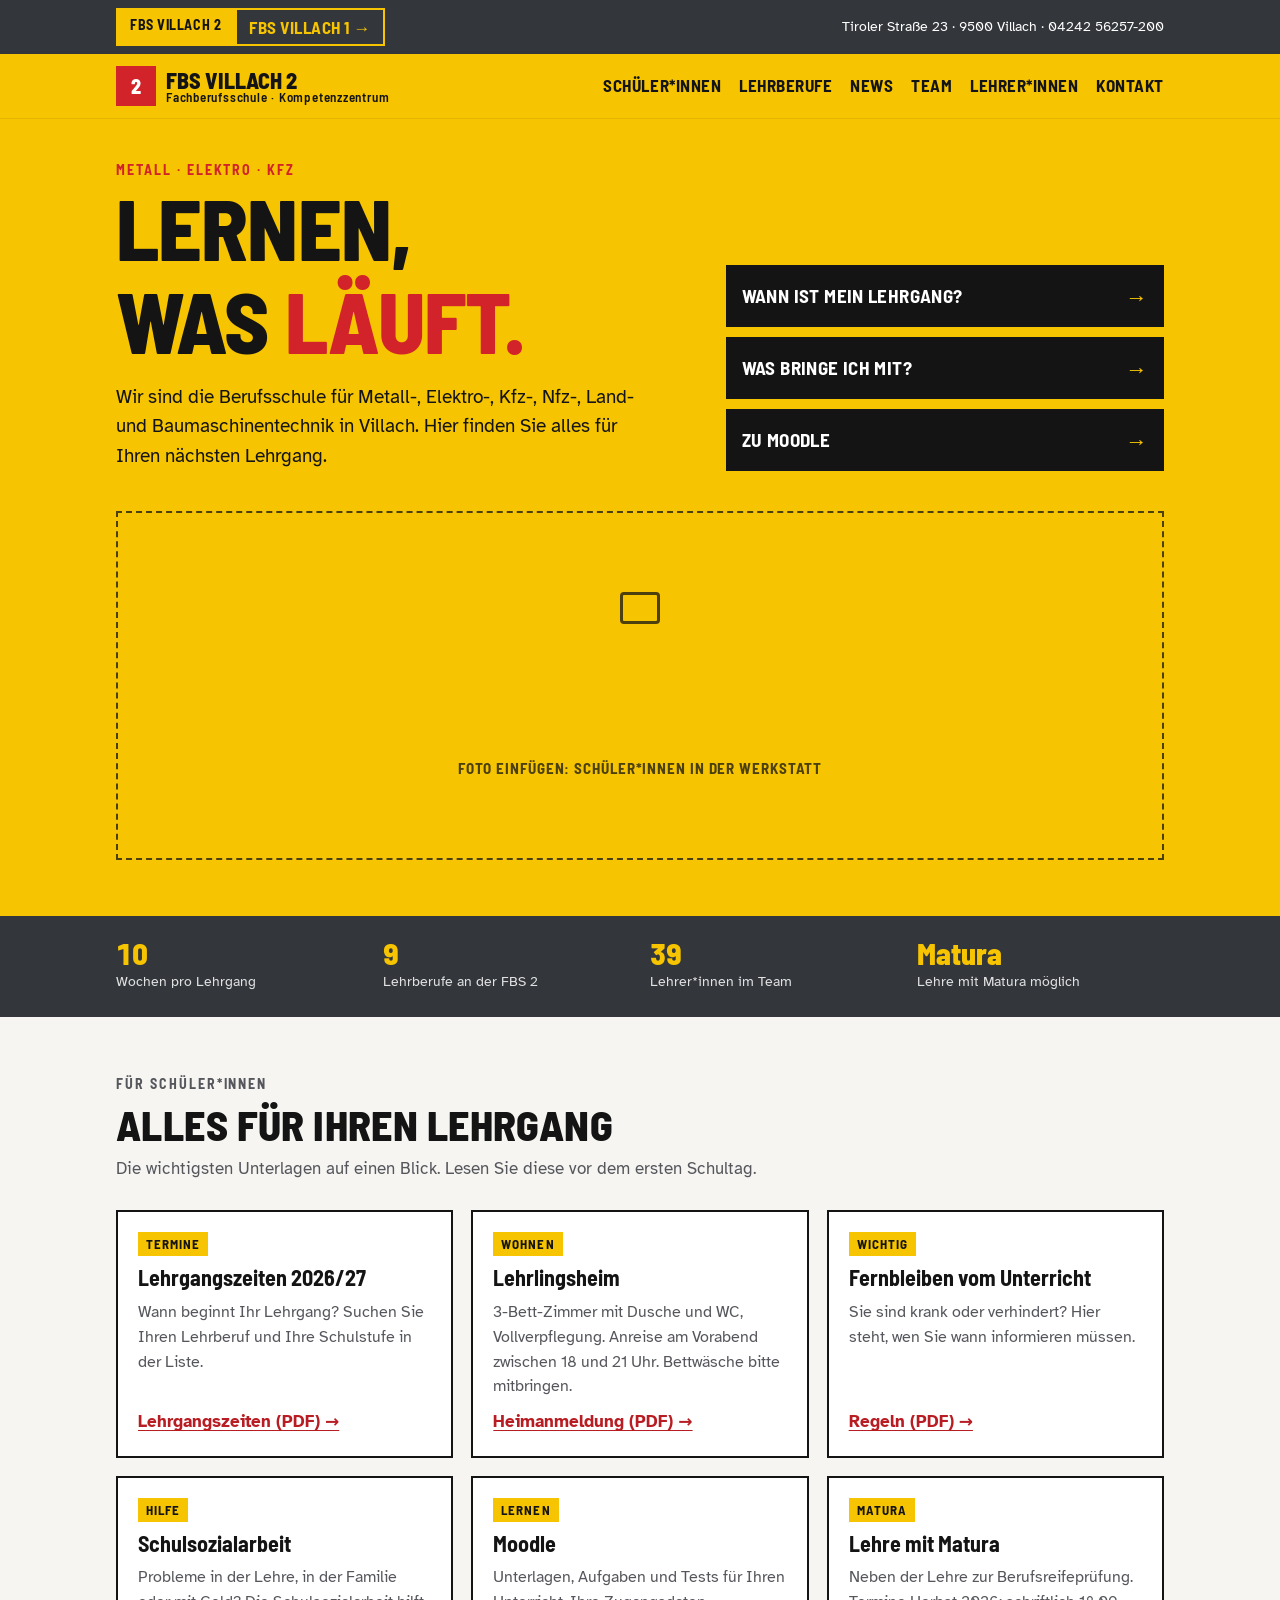
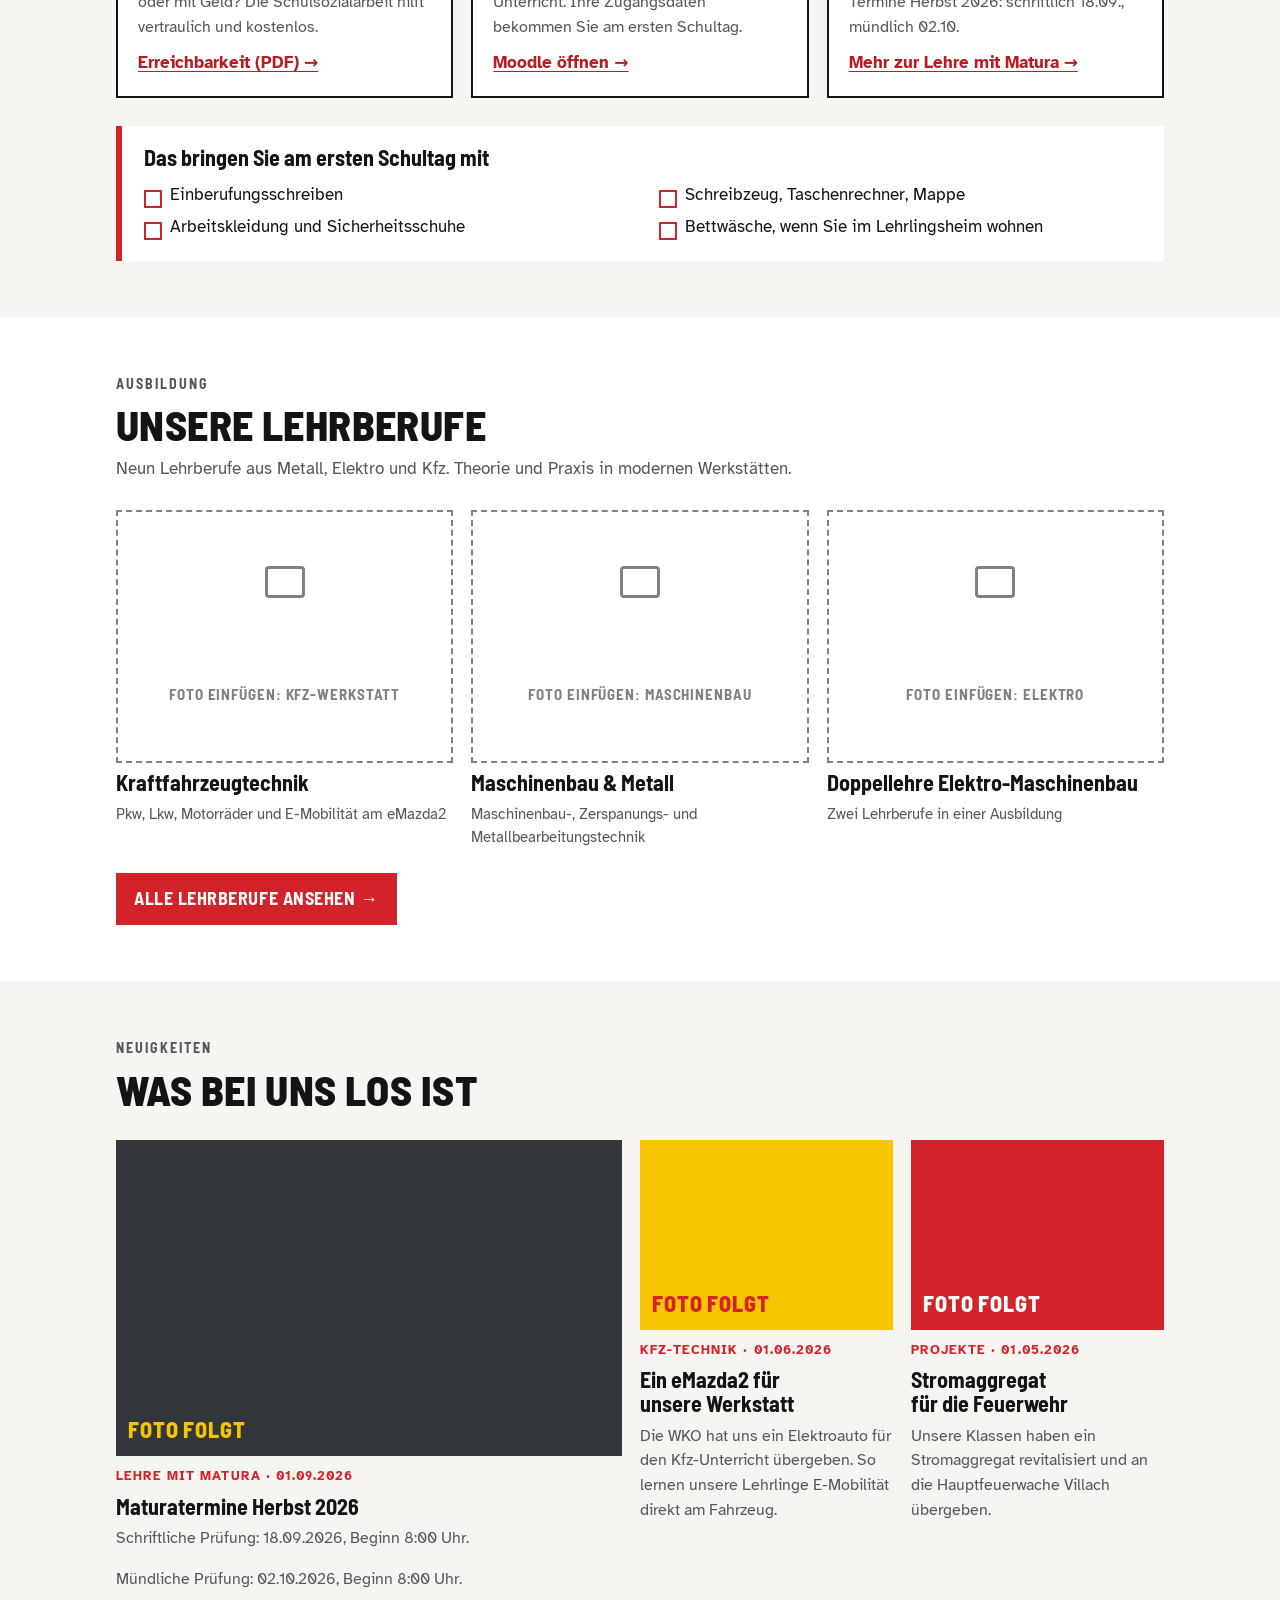
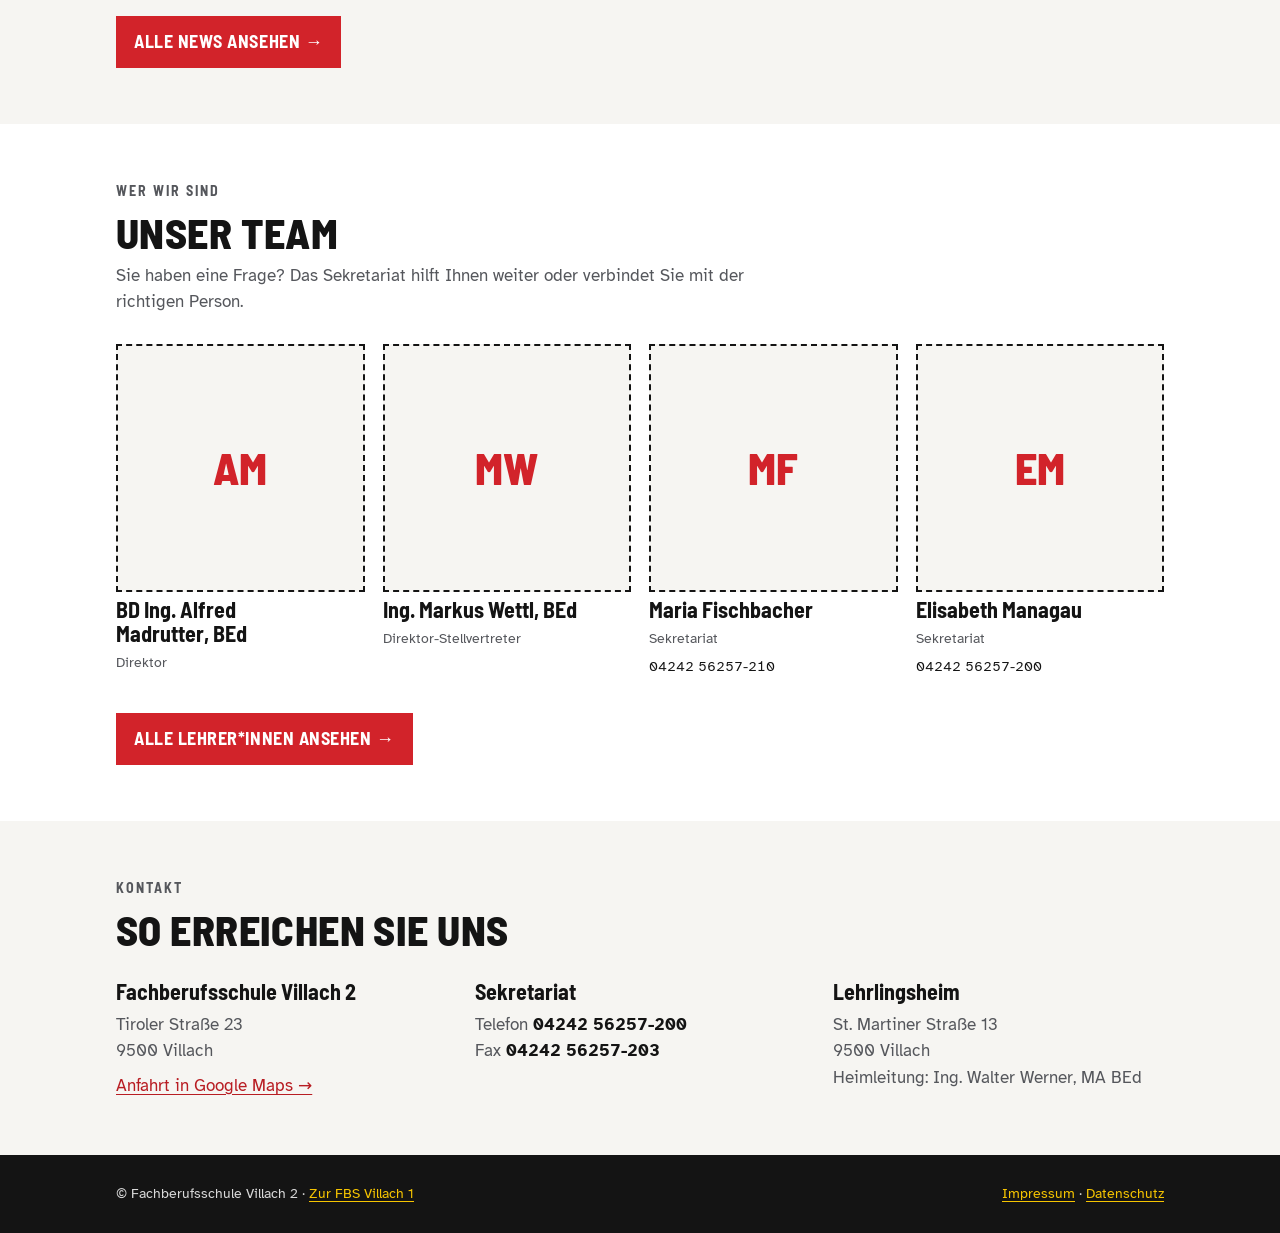
==== index.html @ dbd0eb7f "Neue Website der FBS Villach 2 Startseite, Lehrberufe, Lehrer*innen, News, Impressum und Datenschutz" ====
<!doctype html>
<html lang="de">
<head>
<meta charset="utf-8">
<meta name="viewport" content="width=device-width, initial-scale=1">
<title>Fachberufsschule Villach 2</title>
<meta name="description" content="Fachberufsschule Villach 2: Lehrgangszeiten, Lehrberufe, News und Team.">
<link rel="stylesheet" href="assets/style.css">
<link rel="icon" href="assets/favicon.svg" type="image/svg+xml">
</head>
<body>
<div class="topbar"><div class="wrap">
  <nav class="switch" aria-label="Schule wählen"><span aria-current="page">FBS Villach 2</span><a href="https://www.bs-villach.at/">FBS Villach 1 →</a></nav>
  <span>Tiroler Straße 23 · 9500 Villach · 04242 56257-200</span>
</div></div>

<header>
  <div class="wrap">
    <a class="logo" href="index.html">
      <span class="logo-mark">2</span>
      <span class="logo-text">FBS Villach 2<small>Fachberufsschule · Kompetenzzentrum</small></span>
    </a>
    <nav aria-label="Hauptmenü">
      <ul>
        <li><a href="index.html#schueler">Schüler*innen</a></li>
        <li><a href="lehrberufe.html">Lehrberufe</a></li>
        <li><a href="news.html">News</a></li>
        <li><a href="index.html#team">Team</a></li>
        <li><a href="lehrerinnen.html">Lehrer*innen</a></li>
        <li><a href="index.html#kontakt">Kontakt</a></li>
      </ul>
    </nav>
  </div>
</header>

<main>
<section class="hero" id="start">
  <div class="wrap">
    <div>
      <p class="eyebrow">Metall · Elektro · Kfz</p>
      <h1>Lernen, was <span>läuft.</span></h1>
      <p class="hero-lead">Wir sind die Berufsschule für Metall-, Elektro-, Kfz-, Nfz-, Land- und Baumaschinentechnik in Villach. Hier finden Sie alles für Ihren nächsten Lehrgang.</p>
    </div>
    <div class="quick" aria-label="Schnellzugriff">
      <a href="https://www.bs-villach.at/images/stories/fbs2/lehrgangslaufzeiten/lehrgangslaufzeiten.pdf">Wann ist mein Lehrgang? <span class="arr">→</span></a>
      <a href="#schueler">Was bringe ich mit? <span class="arr">→</span></a>
      <a href="https://www.moodle.bs-villach.at">Zu Moodle <span class="arr">→</span></a>
    </div>
    <div class="photo" data-bild="startseite" role="img" aria-label="Schüler*innen in der Werkstatt">Foto einfügen: Schüler*innen in der Werkstatt</div>
  </div>
</section>

<div class="facts">
  <div class="wrap">
    <div class="fact"><b>10</b><span>Wochen pro Lehrgang</span></div>
    <div class="fact"><b>9</b><span>Lehrberufe an der FBS 2</span></div>
    <div class="fact"><b>39</b><span>Lehrer*innen im Team</span></div>
    <div class="fact"><b>Matura</b><span>Lehre mit Matura möglich</span></div>
  </div>
</div>

<section class="band soft" id="schueler">
  <div class="wrap">
    <div class="sec-head">
      <p class="eyebrow">Für Schüler*innen</p>
      <h2>Alles für Ihren Lehrgang</h2>
      <p>Die wichtigsten Unterlagen auf einen Blick. Lesen Sie diese vor dem ersten Schultag.</p>
    </div>
    <div class="tiles">
      <article class="tile">
        <span class="tag">Termine</span>
        <h3>Lehrgangszeiten 2026/27</h3>
        <p>Wann beginnt Ihr Lehrgang? Suchen Sie Ihren Lehrberuf und Ihre Schulstufe in der Liste.</p>
        <a class="go" href="https://www.bs-villach.at/images/stories/fbs2/lehrgangslaufzeiten/lehrgangslaufzeiten.pdf">Lehrgangszeiten (PDF) →</a>
      </article>
      <article class="tile">
        <span class="tag">Wohnen</span>
        <h3>Lehrlingsheim</h3>
        <p>3-Bett-Zimmer mit Dusche und WC, Vollverpflegung. Anreise am Vorabend zwischen 18 und 21 Uhr. Bettwäsche bitte mitbringen.</p>
        <a class="go" href="https://www.bs-villach.at/images/stories/lehrlingsheim/Heimanmeldung_Platzreservierung%20_nderung_Juli_2026.pdf">Heimanmeldung (PDF) →</a>
      </article>
      <article class="tile">
        <span class="tag">Wichtig</span>
        <h3>Fernbleiben vom Unterricht</h3>
        <p>Sie sind krank oder verhindert? Hier steht, wen Sie wann informieren müssen.</p>
        <a class="go" href="https://www.bs-villach.at/images/Einberufungen/Fernbleiben_vom_Unterricht_ab_SJ_2021_22.pdf">Regeln (PDF) →</a>
      </article>
      <article class="tile">
        <span class="tag">Hilfe</span>
        <h3>Schulsozialarbeit</h3>
        <p>Probleme in der Lehre, in der Familie oder mit Geld? Die Schulsozialarbeit hilft vertraulich und kostenlos.</p>
        <a class="go" href="https://www.bs-villach.at/images/schulso/Erreichbarkeit_Schulsozialarbeit_26_27.pdf">Erreichbarkeit (PDF) →</a>
      </article>
      <article class="tile">
        <span class="tag">Lernen</span>
        <h3>Moodle</h3>
        <p>Unterlagen, Aufgaben und Tests für Ihren Unterricht. Ihre Zugangsdaten bekommen Sie am ersten Schultag.</p>
        <a class="go" href="https://www.moodle.bs-villach.at">Moodle öffnen →</a>
      </article>
      <article class="tile">
        <span class="tag">Matura</span>
        <h3>Lehre mit Matura</h3>
        <p>Neben der Lehre zur Berufsreifeprüfung. Termine Herbst 2026: schriftlich 18.09., mündlich 02.10.</p>
        <a class="go" href="https://www.bs-villach.at/lehre-mit-matura">Mehr zur Lehre mit Matura →</a>
      </article>
    </div>
    <div class="checklist">
      <h3>Das bringen Sie am ersten Schultag mit</h3>
      <ul>
        <li>Einberufungsschreiben</li>
        <li>Schreibzeug, Taschenrechner, Mappe</li>
        <li>Arbeitskleidung und Sicherheitsschuhe</li>
        <li>Bettwäsche, wenn Sie im Lehrlingsheim wohnen</li>
      </ul>
    </div>
  </div>
</section>

<section class="band" id="berufe">
  <div class="wrap">
    <div class="sec-head">
      <p class="eyebrow">Ausbildung</p>
      <h2>Unsere Lehrberufe</h2>
      <p>Neun Lehrberufe aus Metall, Elektro und Kfz. Theorie und Praxis in modernen Werkstätten.</p>
    </div>
    <div class="teasers">
      <a class="teaser" href="lehrberufe.html"><div class="photo" data-bild="teaser_kfz" role="img" aria-label="Kfz-Werkstatt">Foto einfügen: Kfz-Werkstatt</div><h3>Kraftfahrzeugtechnik</h3><p>Pkw, Lkw, Motorräder und E-Mobilität am eMazda2</p></a>
      <a class="teaser" href="lehrberufe.html"><div class="photo" data-bild="teaser_metall" role="img" aria-label="Maschinenbau">Foto einfügen: Maschinenbau</div><h3>Maschinenbau &amp; Metall</h3><p>Maschinenbau-, Zerspanungs- und Metallbearbeitungstechnik</p></a>
      <a class="teaser" href="lehrberufe.html"><div class="photo" data-bild="teaser_elektro" role="img" aria-label="Elektro">Foto einfügen: Elektro</div><h3>Doppellehre Elektro-Maschinenbau</h3><p>Zwei Lehrberufe in einer Ausbildung</p></a>
    </div>
    <a class="btn" href="lehrberufe.html">Alle Lehrberufe ansehen →</a>
  </div>
</section>

<section class="band soft" id="news">
  <div class="wrap">
    <div class="sec-head">
      <p class="eyebrow">Neuigkeiten</p>
      <h2>Was bei uns los ist</h2>
    </div>
    <div class="news" data-news="3"><p>News werden geladen …</p></div>
    <a class="btn" href="news.html" style="margin-top:24px">Alle News ansehen →</a>
  </div>
</section>

<section class="band" id="team">
  <div class="wrap">
    <div class="sec-head">
      <p class="eyebrow">Wer wir sind</p>
      <h2>Unser Team</h2>
      <p>Sie haben eine Frage? Das Sekretariat hilft Ihnen weiter oder verbindet Sie mit der richtigen Person.</p>
    </div>
    <div class="lead-team" data-leitung></div>
    <a class="btn" href="lehrerinnen.html">Alle Lehrer*innen ansehen →</a>
  </div>
</section>

<section class="band soft" id="kontakt">
  <div class="wrap">
    <div class="sec-head">
      <p class="eyebrow">Kontakt</p>
      <h2>So erreichen Sie uns</h2>
    </div>
    <div class="contact">
      <div><h3>Fachberufsschule Villach 2</h3><p>Tiroler Straße 23<br>9500 Villach</p><p style="margin-top:8px"><a href="https://maps.google.com/maps?q=Tiroler+Stra%C3%9Fe+23,+Villach">Anfahrt in Google Maps →</a></p></div>
      <div><h3>Sekretariat</h3><p>Telefon <span class="num">04242 56257-200</span><br>Fax <span class="num">04242 56257-203</span></p></div>
      <div><h3>Lehrlingsheim</h3><p>St. Martiner Straße 13<br>9500 Villach<br>Heimleitung: Ing. Walter Werner, MA BEd</p></div>
    </div>
  </div>
</section>
</main>

<footer>
  <div class="wrap">
    <span>© Fachberufsschule Villach 2 · <a href="https://www.bs-villach.at/">Zur FBS Villach 1</a></span>
    <span><a href="impressum.html">Impressum</a> · <a href="datenschutz.html">Datenschutz</a></span>
  </div>
</footer>
<script src="assets/site.js"></script>
</body>
</html>
---- assets/style.css ----
@font-face{font-family:"Atkinson Hyperlegible";font-weight:400;font-display:swap;src:url(fonts/atkinson-400.woff2) format("woff2")}
@font-face{font-family:"Atkinson Hyperlegible";font-weight:700;font-display:swap;src:url(fonts/atkinson-700.woff2) format("woff2")}
@font-face{font-family:"Barlow Semi Condensed";font-weight:600;font-display:swap;src:url(fonts/barlow-sc-600.woff2) format("woff2")}
@font-face{font-family:"Barlow Semi Condensed";font-weight:700;font-display:swap;src:url(fonts/barlow-sc-700.woff2) format("woff2")}
@font-face{font-family:"Barlow Semi Condensed";font-weight:800;font-display:swap;src:url(fonts/barlow-sc-800.woff2) format("woff2")}
html{-webkit-text-size-adjust:100%}
body{margin:0}
img{max-width:100%;display:block}
[hidden]{display:none!important}
/* Layout: Werkstatt-Raster. Volle Farbbänder, darin eine 1080px-Spalte; gelber Kopf, rote Akzente, dunkelgraue Infoleiste. */
:root{
  --bg:#ffffff; --fg:#141414; --muted:#55575c; --line:#e3e1dc;
  --yellow:#f6c400; --red:#d2232a; --grey:#33363b; --soft:#f6f5f2;
  --on-yellow:#141414; --on-grey:#ffffff; --link:#b81d23;
  --display:"Barlow Semi Condensed","Arial Narrow",Arial,sans-serif;
  --body:"Atkinson Hyperlegible",system-ui,-apple-system,"Segoe UI",sans-serif;
}
@media (prefers-color-scheme: dark){:root{
  --bg:#17181a; --fg:#f1f0ec; --muted:#b4b5b8; --line:#33353a;
  --yellow:#f6c400; --red:#ef4a4f; --grey:#26282c; --soft:#1f2124;
  --on-yellow:#141414; --on-grey:#ffffff; --link:#ff7a7e; color-scheme:dark}}

*{box-sizing:border-box}
body{background:var(--bg);color:var(--fg);font-family:var(--body);font-size:17px;line-height:1.55}
a{color:var(--link);text-underline-offset:3px}
a:focus-visible,button:focus-visible{outline:3px solid var(--red);outline-offset:2px}
h1,h2,h3{font-family:var(--display);line-height:1.08;text-wrap:balance;margin:0}
h2{font-size:clamp(30px,5vw,42px);font-weight:800;text-transform:uppercase;letter-spacing:.01em}
h3{font-size:22px;font-weight:700}
p{margin:0}
.wrap{max-width:1080px;margin:0 auto;padding-left:max(16px,env(safe-area-inset-left,0px));padding-right:max(16px,env(safe-area-inset-right,0px))}
.band{padding-block:56px}
.band.soft{background:var(--soft)}
.eyebrow{font-family:var(--display);font-weight:700;font-size:14px;letter-spacing:.14em;text-transform:uppercase;color:var(--red)}
.sec-head{display:flex;flex-direction:column;gap:8px;margin-bottom:28px;max-width:62ch}
.sec-head p{color:var(--muted)}

/* Schulwahl-Leiste */
.topbar{background:var(--grey);color:var(--on-grey);font-size:14px}
.topbar .wrap{padding-block:8px;display:flex;justify-content:space-between;align-items:center;gap:8px 16px;flex-wrap:wrap}
.switch{display:flex;gap:0;font-family:var(--display);font-weight:700;text-transform:uppercase;letter-spacing:.04em;font-size:14px}
.switch span,.switch a{padding:4px 12px;border:2px solid var(--yellow)}
.switch span{background:var(--yellow);color:#141414}
.switch a{color:var(--yellow);text-decoration:none}
.switch a:hover{background:var(--yellow);color:#141414}

/* Bild-Platzhalter */
.photo{border:2px dashed currentColor;display:grid;place-items:center;text-align:center;padding:16px;font-family:var(--display);font-weight:700;text-transform:uppercase;letter-spacing:.06em;font-size:15px;max-width:100%;opacity:.75}
.photo::before{content:"";display:block;width:34px;height:26px;margin:0 auto 8px;border:3px solid currentColor;border-radius:4px;box-shadow:inset 0 0 0 6px transparent}
.hero .photo{grid-column:1/-1;aspect-ratio:21/7;color:#141414}
.wide-photo{aspect-ratio:21/6;margin-bottom:28px;color:var(--muted)}

/* Kopf */
header{background:var(--yellow);color:var(--on-yellow);position:sticky;top:env(safe-area-inset-top,0px);z-index:10}
header .wrap{display:flex;align-items:center;justify-content:space-between;gap:16px;padding-block:12px;flex-wrap:wrap}
.logo{display:flex;align-items:center;gap:10px;text-decoration:none;color:inherit}
.logo-mark{width:40px;height:40px;background:var(--red);color:#fff;display:grid;place-items:center;font-family:var(--display);font-weight:800;font-size:20px}
.logo-text{font-family:var(--display);font-weight:800;font-size:22px;line-height:1;text-transform:uppercase}
.logo-text small{display:block;font-weight:600;font-size:13px;letter-spacing:.06em;text-transform:none}
nav ul{list-style:none;margin:0;padding:0;display:flex;flex-wrap:wrap;gap:4px 18px}
nav a{color:var(--on-yellow);text-decoration:none;font-family:var(--display);font-weight:700;font-size:17px;text-transform:uppercase;letter-spacing:.03em;padding:4px 0;border-bottom:3px solid transparent}
nav a:hover{border-bottom-color:var(--red)}

/* Hero */
.hero{background:var(--yellow);color:var(--on-yellow);border-top:1px solid rgba(0,0,0,.08)}
.hero .wrap{padding-block:40px 56px;display:grid;grid-template-columns:1.3fr 1fr;gap:40px;align-items:end}
.hero h1{font-size:clamp(44px,8vw,86px);font-weight:800;text-transform:uppercase;letter-spacing:-.01em}
.hero h1 span{color:var(--red)}
.hero-lead{font-size:19px;max-width:44ch;margin-top:16px}
.quick{display:grid;gap:10px}
.quick a{display:flex;justify-content:space-between;align-items:center;gap:12px;background:#141414;color:#fff;text-decoration:none;padding:14px 16px;font-family:var(--display);font-weight:700;font-size:19px;text-transform:uppercase;letter-spacing:.02em}
.quick a:hover{background:var(--red)}
.quick a .arr{color:var(--yellow);font-size:22px}
.quick a:hover .arr{color:#fff}

/* Infoleiste */
.facts{background:var(--grey);color:var(--on-grey)}
.facts .wrap{display:grid;grid-template-columns:repeat(4,1fr);gap:20px;padding-block:22px}
.fact b{display:block;font-family:var(--display);font-size:30px;font-weight:800;color:var(--yellow);font-variant-numeric:tabular-nums;line-height:1}
.fact span{font-size:14px;opacity:.85}

/* Schülerinfos */
.tiles{display:grid;grid-template-columns:repeat(3,1fr);gap:18px}
.tile{border:2px solid var(--fg);padding:20px;display:flex;flex-direction:column;gap:10px;min-width:0;background:var(--bg)}
.tile .tag{align-self:flex-start;background:var(--yellow);color:var(--on-yellow);font-family:var(--display);font-weight:700;font-size:13px;letter-spacing:.08em;text-transform:uppercase;padding:2px 8px}
.tile p{color:var(--muted);font-size:16px}
.tile a.go{margin-top:auto;font-weight:700}
.checklist{margin-top:28px;background:var(--bg);border-left:6px solid var(--red);padding:20px 22px;display:grid;grid-template-columns:1fr 1fr;gap:6px 32px}
.checklist h3{grid-column:1/-1;margin-bottom:6px}
.checklist li{list-style:none;padding-left:26px;position:relative}
.checklist li::before{content:"";position:absolute;left:0;top:.45em;width:14px;height:14px;border:2px solid var(--red)}
.checklist ul{margin:0;padding:0;display:contents}

/* Lehrberufe */
.jobs{display:grid;grid-template-columns:repeat(3,1fr);gap:0;border-top:2px solid var(--fg)}
.job{padding:18px 18px 18px 0;border-bottom:1px solid var(--line);display:flex;gap:14px;min-width:0}
.job .no{font-family:var(--display);font-weight:800;color:var(--red);font-size:15px;padding-top:4px;min-width:28px}
.job p{color:var(--muted);font-size:15px;margin-top:4px}
.extra{margin-top:24px;display:flex;flex-wrap:wrap;gap:10px}
.chip{border:2px solid var(--red);color:var(--fg);padding:6px 12px;font-family:var(--display);font-weight:700;text-transform:uppercase;font-size:15px;letter-spacing:.03em}

/* News */
.news{display:grid;grid-template-columns:2fr 1fr 1fr;gap:18px}
.post{display:flex;flex-direction:column;gap:10px;min-width:0}
.post .img{aspect-ratio:4/3;max-width:100%;background:var(--grey);position:relative;overflow:hidden}
.post .img::after{content:attr(data-label);position:absolute;left:12px;bottom:10px;color:var(--yellow);font-family:var(--display);font-weight:800;font-size:22px;text-transform:uppercase;letter-spacing:.04em}
.post .img.y{background:var(--yellow)}
.post .img.y::after{color:var(--red)}
.post .img.r{background:var(--red)}
.post .img.r::after{color:#fff}
.post.big .img{aspect-ratio:16/10}
.meta{font-size:13px;letter-spacing:.08em;text-transform:uppercase;color:var(--red);font-weight:700}
.post p{color:var(--muted);font-size:16px}
.dates{display:grid;grid-template-columns:auto 1fr;gap:4px 16px;margin-top:4px;font-variant-numeric:tabular-nums}
.dates dt{font-weight:700}
.dates dd{margin:0}

/* Team */
.lead-team{display:grid;grid-template-columns:repeat(4,1fr);gap:18px;margin-bottom:36px}
.person{display:flex;flex-direction:column;gap:6px;min-width:0}
.avatar{aspect-ratio:1;max-width:100%;background:var(--soft);border:2px dashed var(--fg);display:grid;place-items:center;font-family:var(--display);font-weight:800;font-size:44px;color:var(--red)}
.person .role{font-size:14px;color:var(--muted)}
.person .tel{font-size:14px;font-variant-numeric:tabular-nums}
.staff-head{display:flex;align-items:baseline;justify-content:space-between;gap:12px;flex-wrap:wrap;margin-bottom:12px}
.staff{columns:4 200px;column-gap:24px;margin:0;padding:0;list-style:none;font-size:16px}
.staff li{break-inside:avoid;padding:6px 0;border-bottom:1px solid var(--line)}

/* Kontakt */
.contact{display:grid;grid-template-columns:1fr 1fr 1fr;gap:28px}
.contact h3{margin-bottom:8px}
.contact p{color:var(--muted)}
.contact .num{color:var(--fg);font-weight:700;font-variant-numeric:tabular-nums}

footer{background:#141414;color:#d9d9d9;font-size:14px}
footer .wrap{padding-block:28px;display:flex;justify-content:space-between;gap:16px;flex-wrap:wrap}
footer a{color:var(--yellow)}

@media (max-width:860px){
  .hero .wrap{grid-template-columns:1fr}
  .facts .wrap{grid-template-columns:repeat(2,1fr)}
  .tiles,.jobs,.contact{grid-template-columns:1fr 1fr}
  .news{grid-template-columns:1fr 1fr}
  .post.big{grid-column:1/-1}
  .lead-team{grid-template-columns:1fr 1fr}
  .checklist{grid-template-columns:1fr}
}
@media (max-width:560px){
  .tiles,.jobs,.contact,.news{grid-template-columns:1fr}
  nav ul{gap:2px 14px}
  nav a{font-size:15px}
  .band{padding-block:40px}
}
/* Teaser, Buttons, Unterseiten */
.teasers{display:grid;grid-template-columns:repeat(3,1fr);gap:18px;margin-bottom:24px}
.teaser{display:flex;flex-direction:column;gap:8px;color:var(--fg);text-decoration:none;min-width:0}
.teaser .photo{aspect-ratio:4/3;color:var(--muted)}
.teaser:hover h3{color:var(--red)}
.teaser p{color:var(--muted);font-size:15px}
.btn{display:inline-block;background:var(--red);color:#fff;text-decoration:none;font-family:var(--display);font-weight:700;font-size:18px;text-transform:uppercase;letter-spacing:.03em;padding:12px 18px}
.btn:hover{background:#141414}
.back{display:inline-block;margin-bottom:20px;font-weight:700}
.search{display:flex;flex-direction:column;gap:6px;max-width:360px;margin-bottom:24px;font-weight:700}
.search input{font:inherit;font-weight:400;padding:10px 12px;border:2px solid var(--fg);background:var(--bg);color:var(--fg)}
.cards{display:grid;grid-template-columns:repeat(auto-fill,minmax(240px,1fr));gap:14px}
.card{display:flex;gap:14px;align-items:center;border:2px solid var(--fg);border-top:6px solid var(--yellow);padding:14px;background:var(--bg);min-width:0}
.card h3{font-size:19px}
.card .subj{color:var(--muted);font-size:14px}
.avatar.sm{width:64px;flex:none;font-size:22px}
.empty{color:var(--muted);margin-top:12px}
@media (max-width:860px){.teasers{grid-template-columns:1fr 1fr}}
@media (max-width:560px){.teasers{grid-template-columns:1fr}}
@media (prefers-reduced-motion:no-preference){html{scroll-behavior:smooth}}

/* Echte Bilder statt Platzhalter */
.photo.has-img,.post .img.has-img,.avatar.has-img{border:0;padding:0;opacity:1;background:none}
.photo.has-img::before,.post .img.has-img::after{content:none}
.photo img,.post .img img,.avatar img{width:100%;height:100%;object-fit:cover}
.avatar{overflow:hidden}
.post .body p+p{margin-top:8px}
.news-all{display:grid;gap:40px}
.news-all .post{display:grid;grid-template-columns:minmax(0,1fr) minmax(0,1.4fr);gap:24px;align-items:start}
.news-all .post .img{aspect-ratio:4/3}
@media (max-width:700px){.news-all .post{grid-template-columns:1fr}}
.legal{max-width:70ch;display:grid;gap:14px}
.legal h2{margin-bottom:8px}
.legal h3{margin-top:14px}
.todo{background:var(--yellow);color:#141414;padding:0 4px}
nav a[aria-current="page"]{border-bottom-color:var(--red)}
.post .body{display:flex;flex-direction:column;gap:8px;min-width:0}
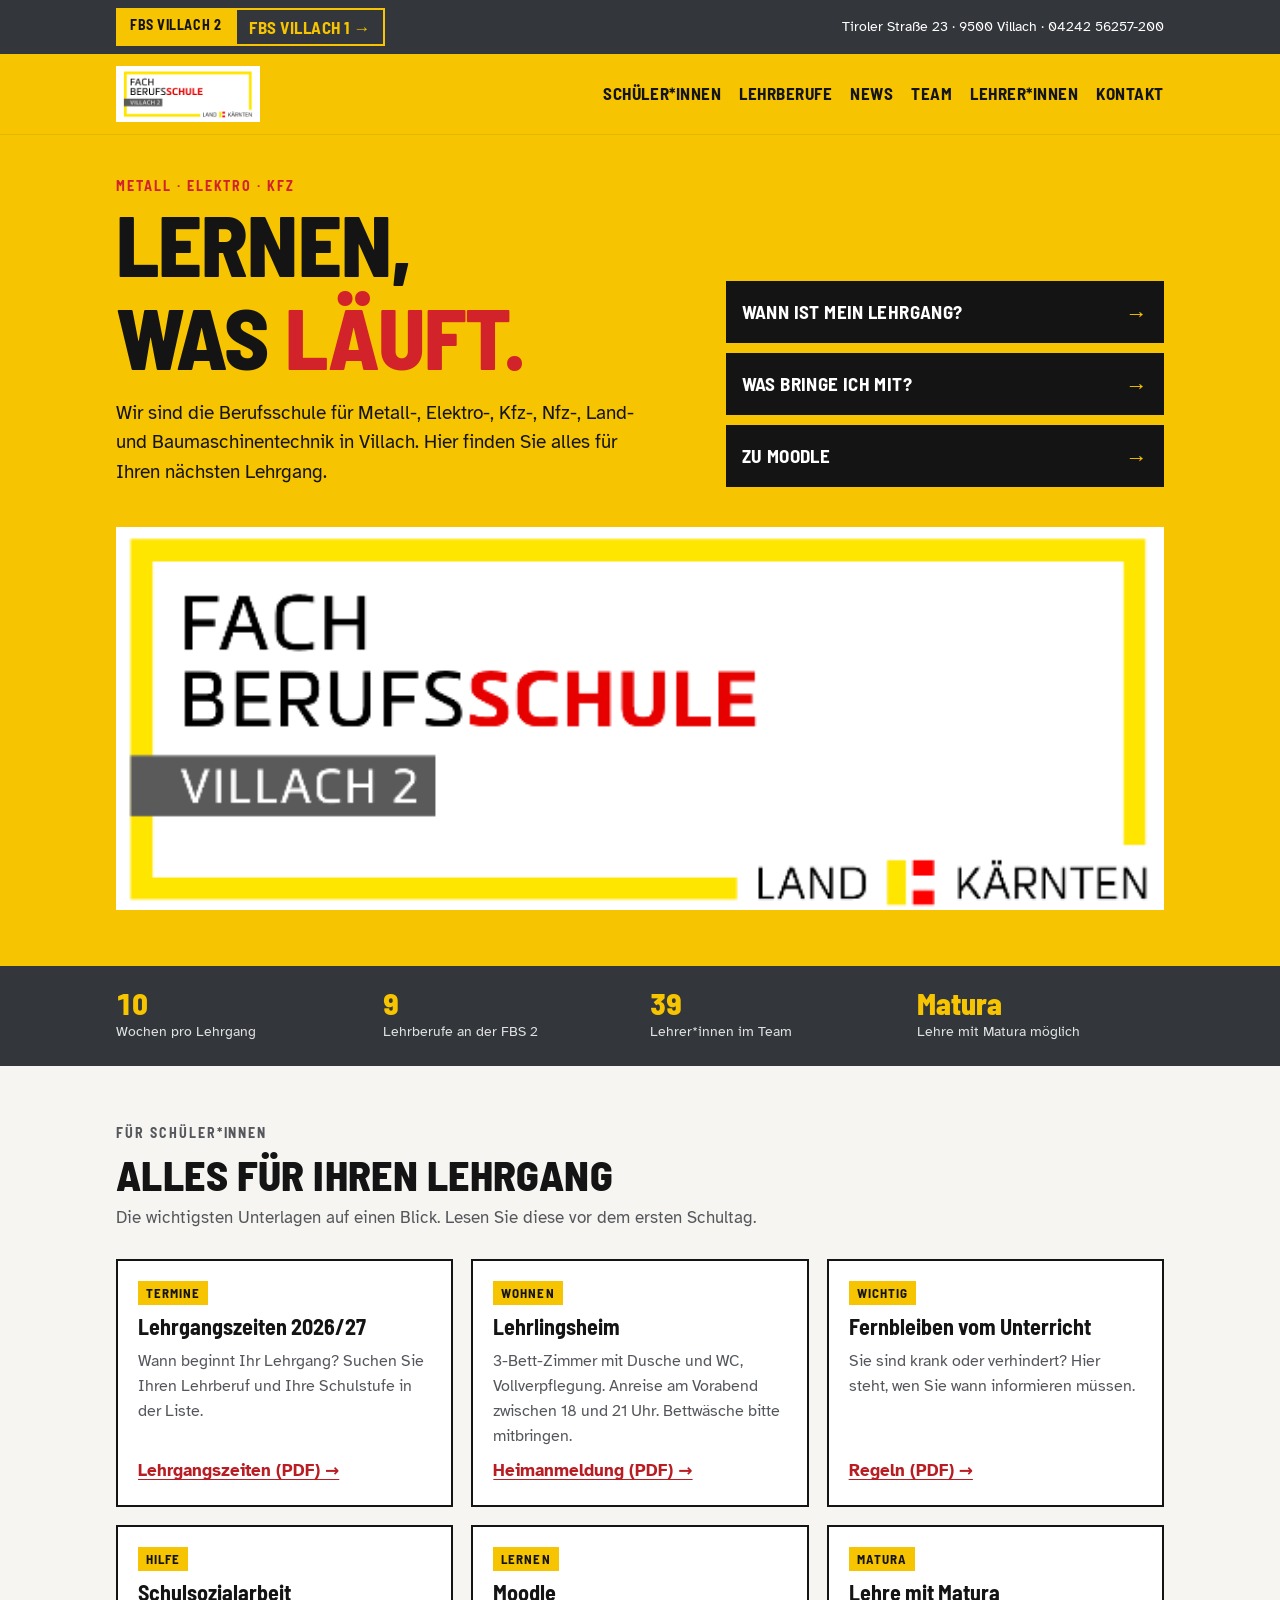
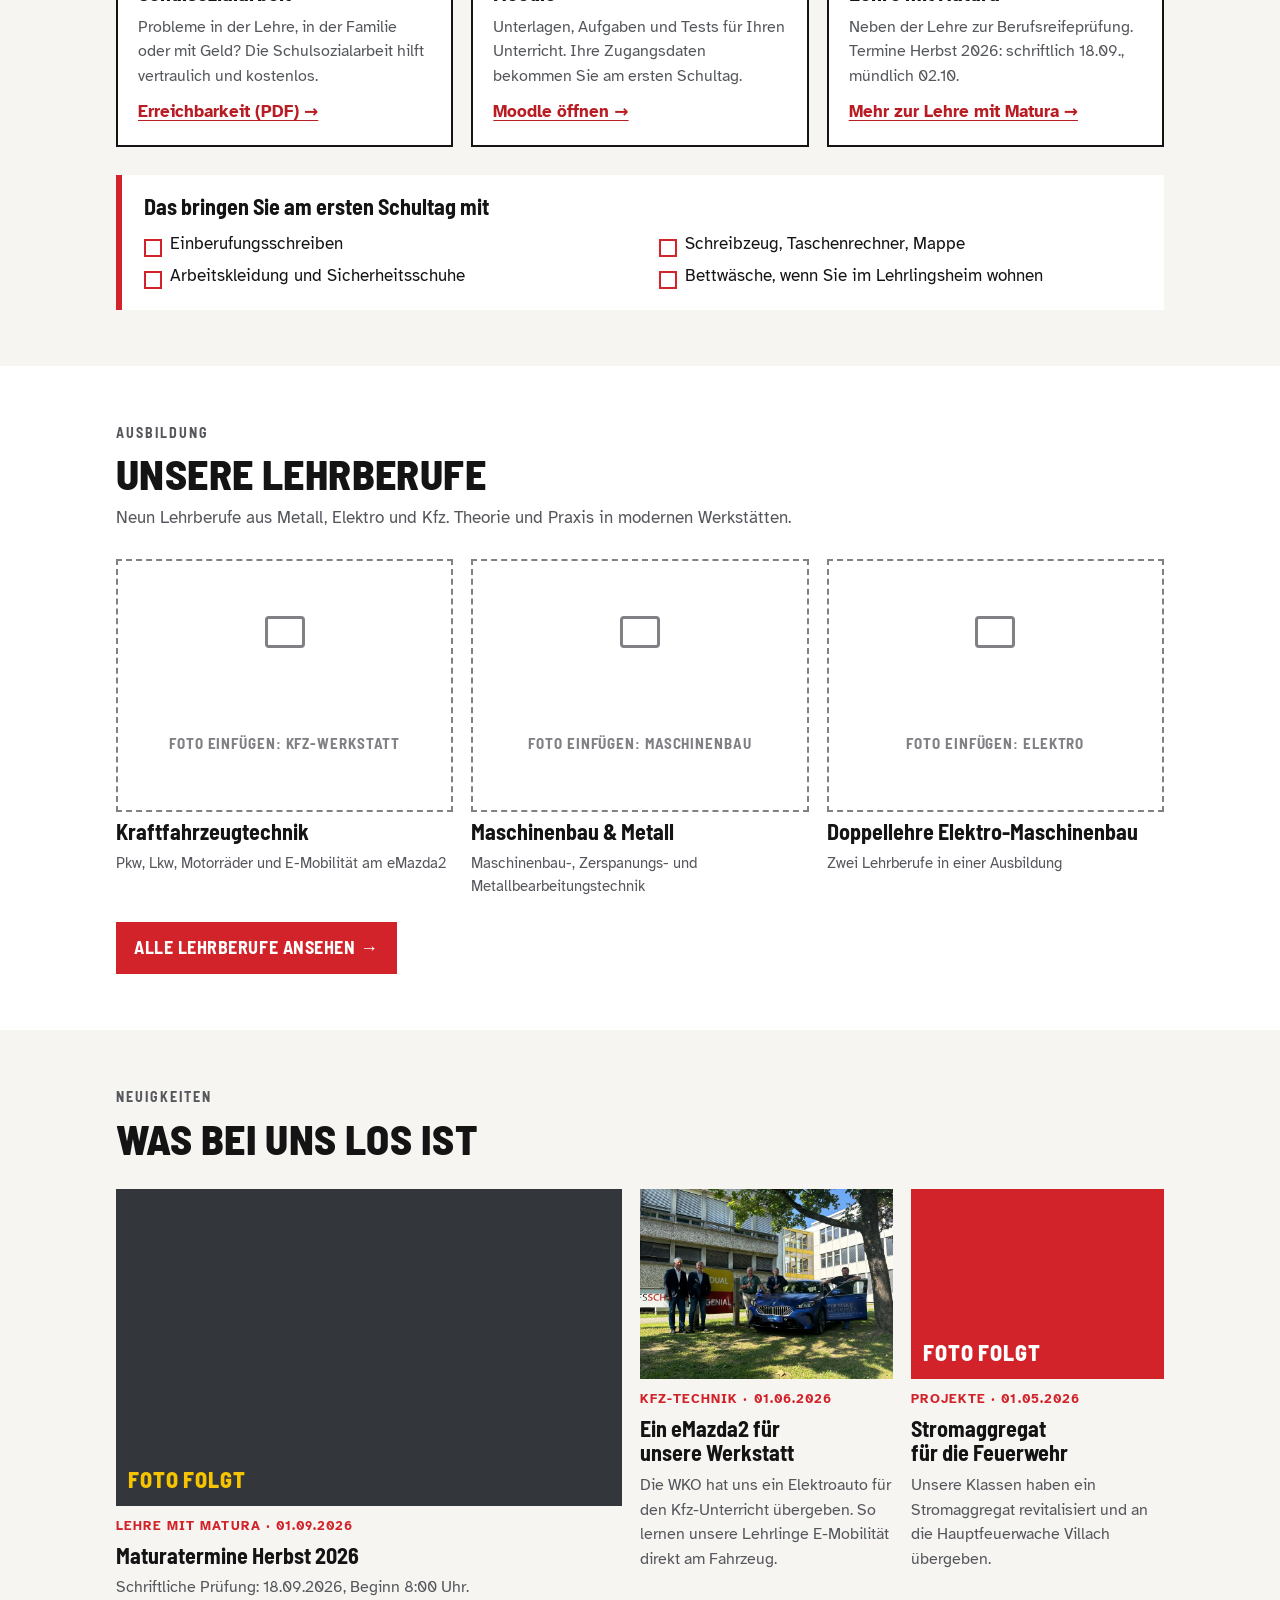
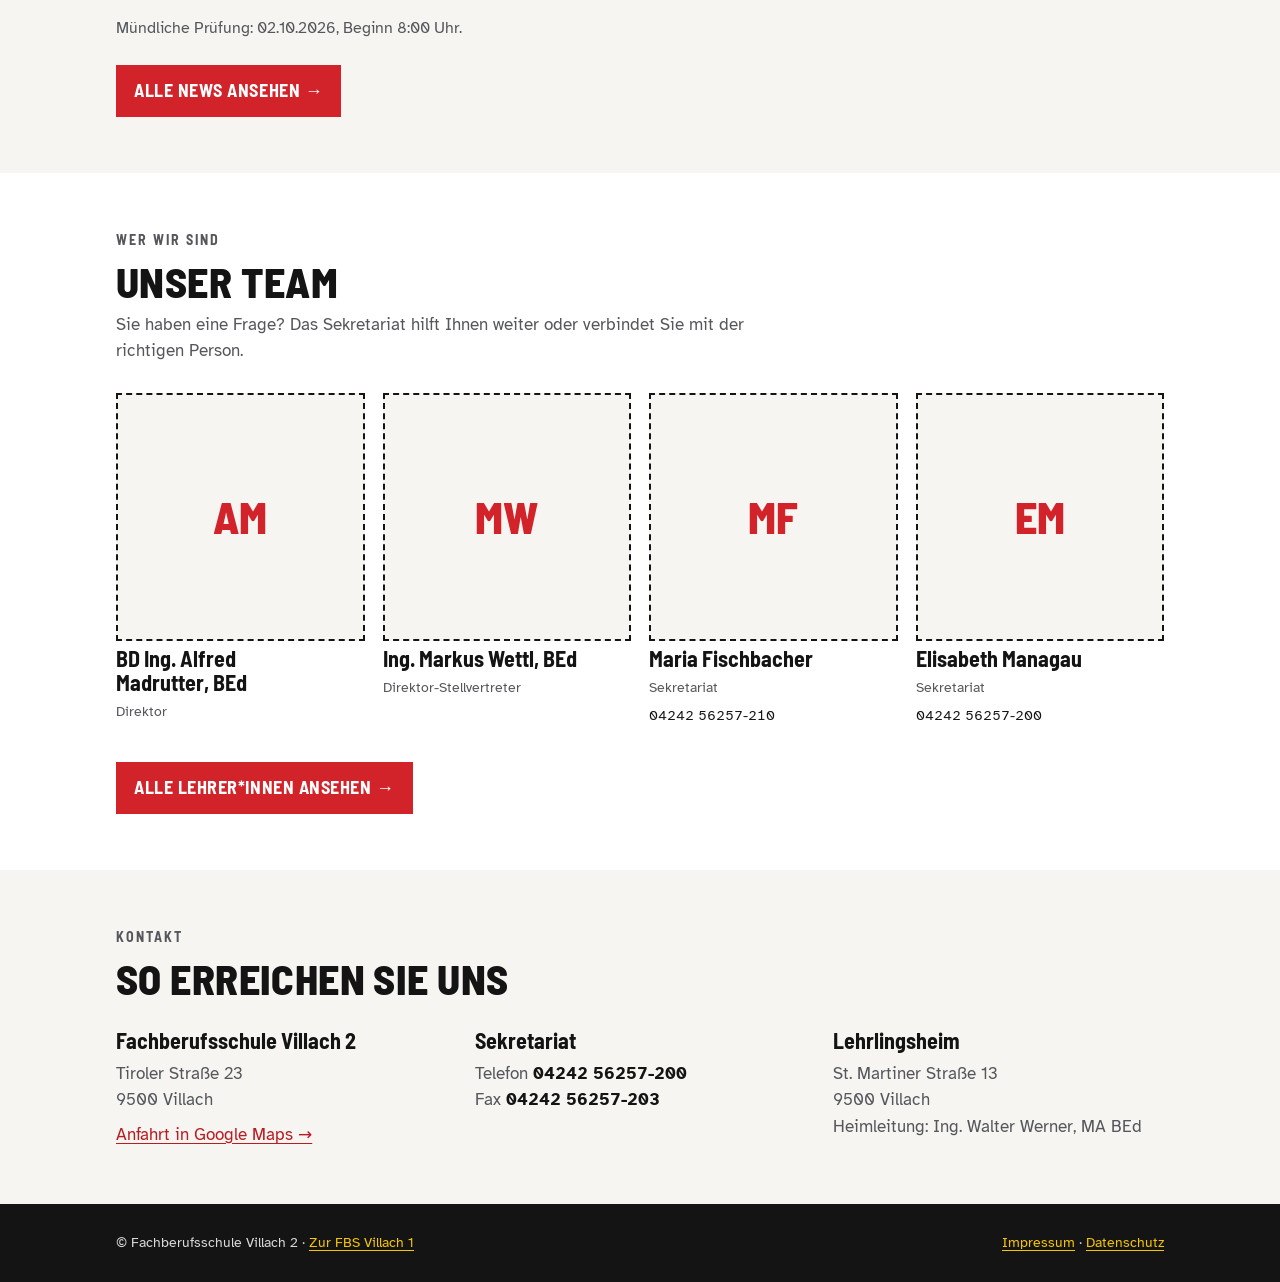
==== commit 82264505: "Offizielles Schullogo im Kopfbereich Co-Authored-By: Claude Opus 5.5 (1M context) <noreply@anthropic" ====
--- a/index.html
+++ b/index.html
@@ -17,8 +17,7 @@
 <header>
   <div class="wrap">
     <a class="logo" href="index.html">
-      <span class="logo-mark">2</span>
-      <span class="logo-text">FBS Villach 2<small>Fachberufsschule · Kompetenzzentrum</small></span>
+      <img src="assets/logo.png" alt="Fachberufsschule Villach 2, Land Kärnten" width="548" height="200">
     </a>
     <nav aria-label="Hauptmenü">
       <ul>
--- a/assets/style.css
+++ b/assets/style.css
@@ -187,3 +187,7 @@
 .todo{background:var(--yellow);color:#141414;padding:0 4px}
 nav a[aria-current="page"]{border-bottom-color:var(--red)}
 .post .body{display:flex;flex-direction:column;gap:8px;min-width:0}
+
+/* Offizielles Logo */
+.logo img{height:56px;width:auto;background:#fff;padding:4px 6px;display:block}
+@media (max-width:560px){.logo img{height:44px}}
